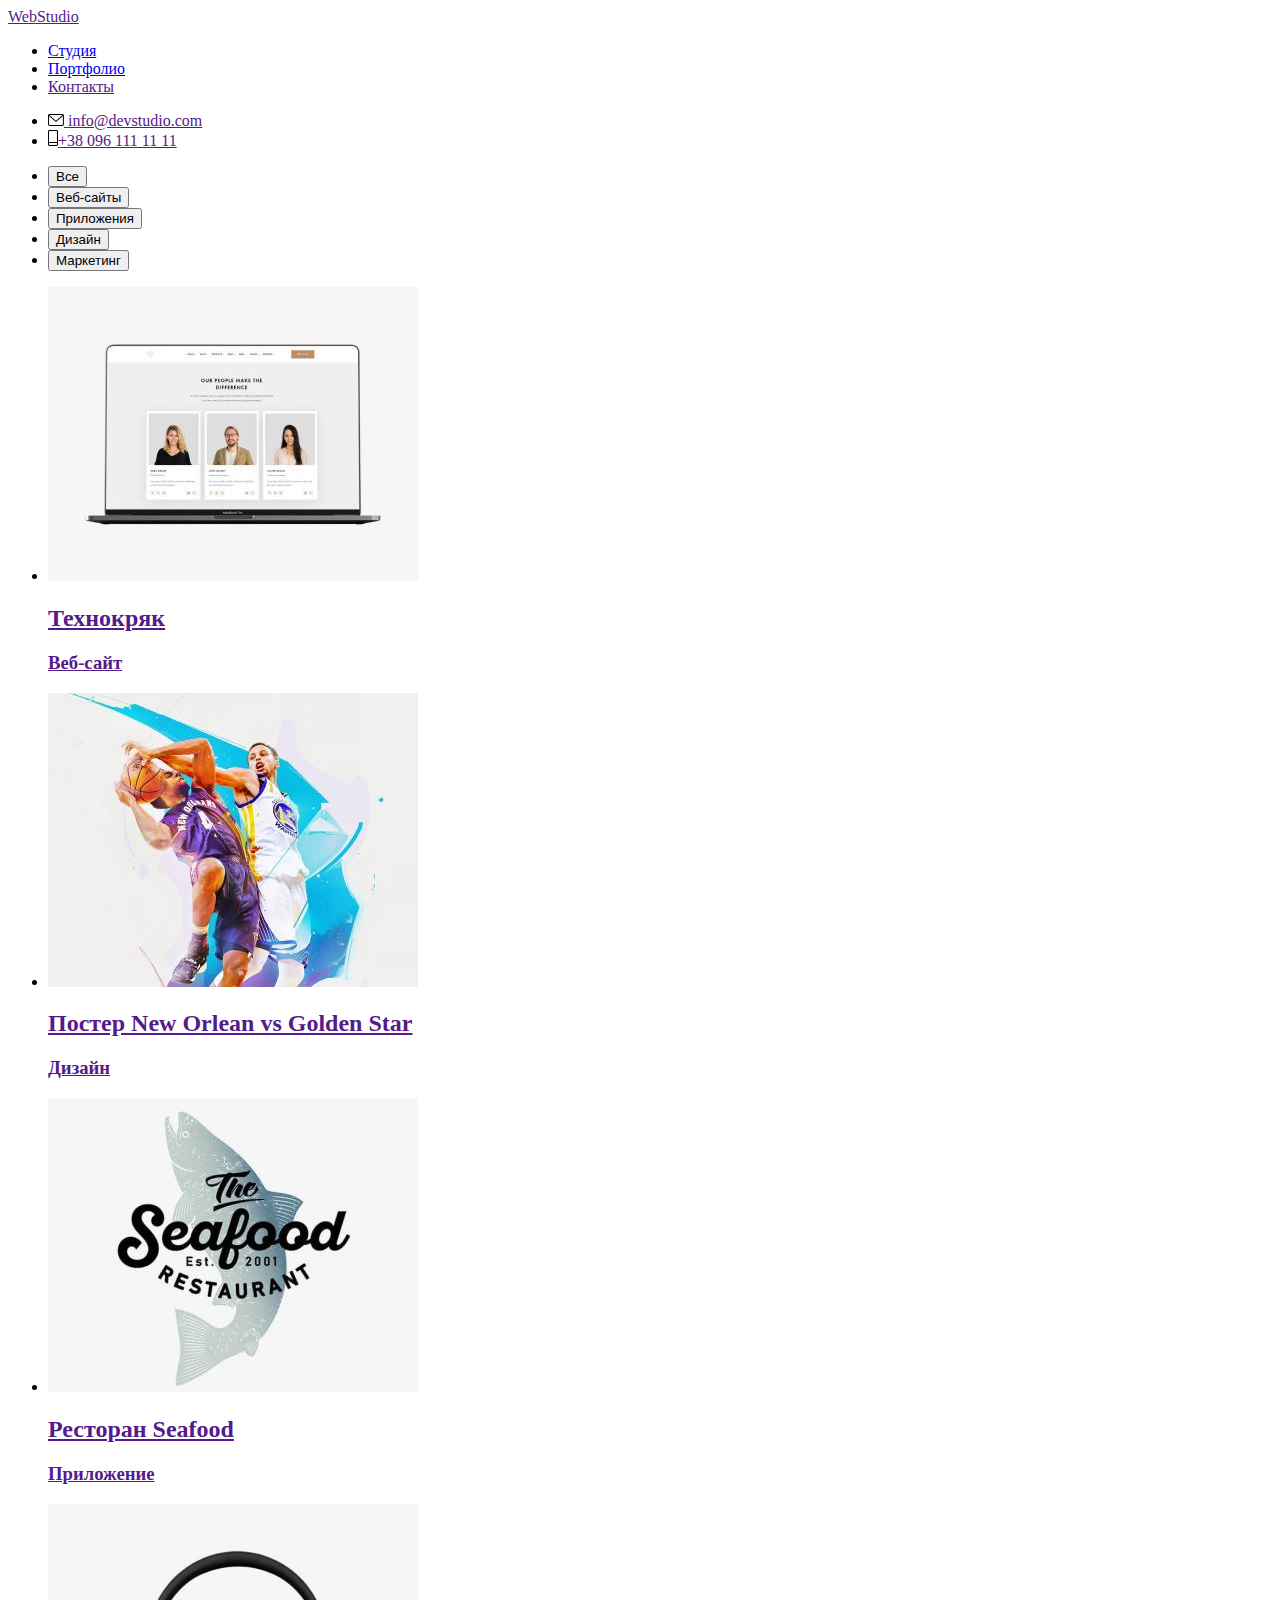
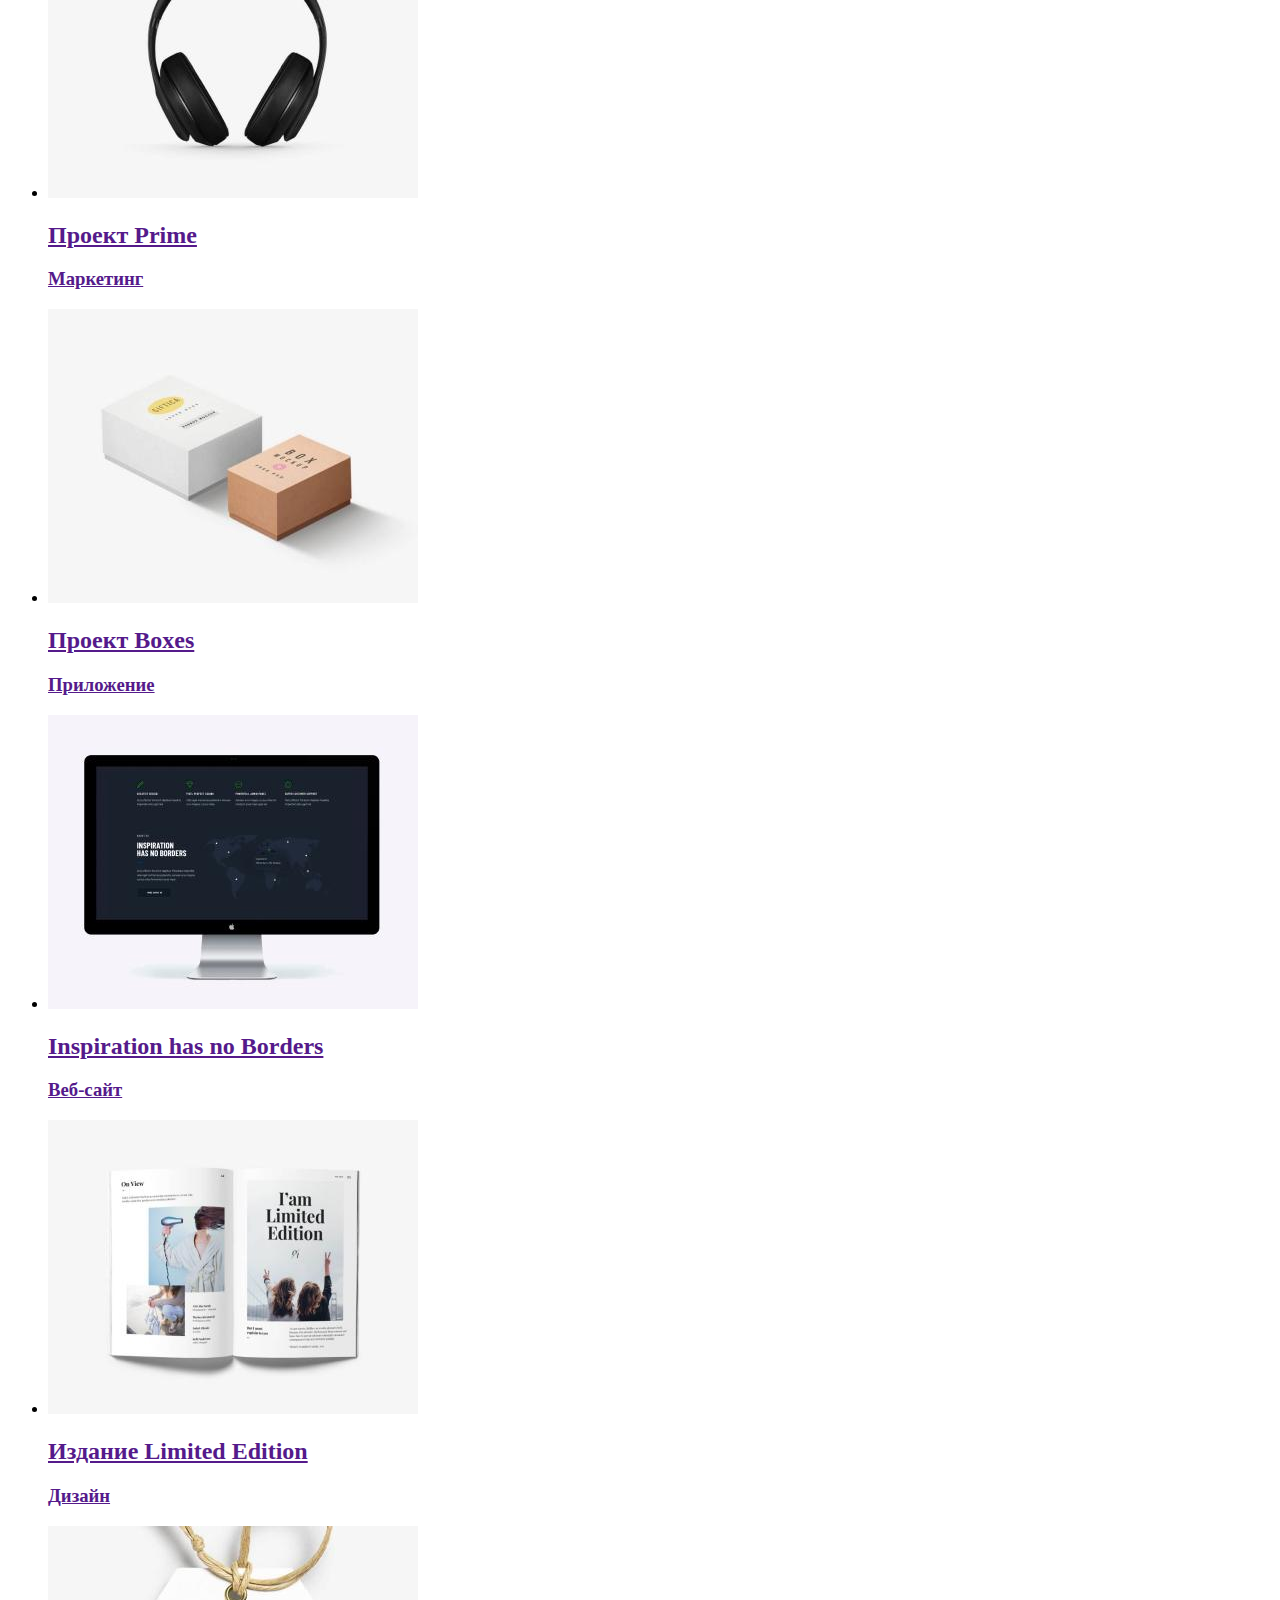
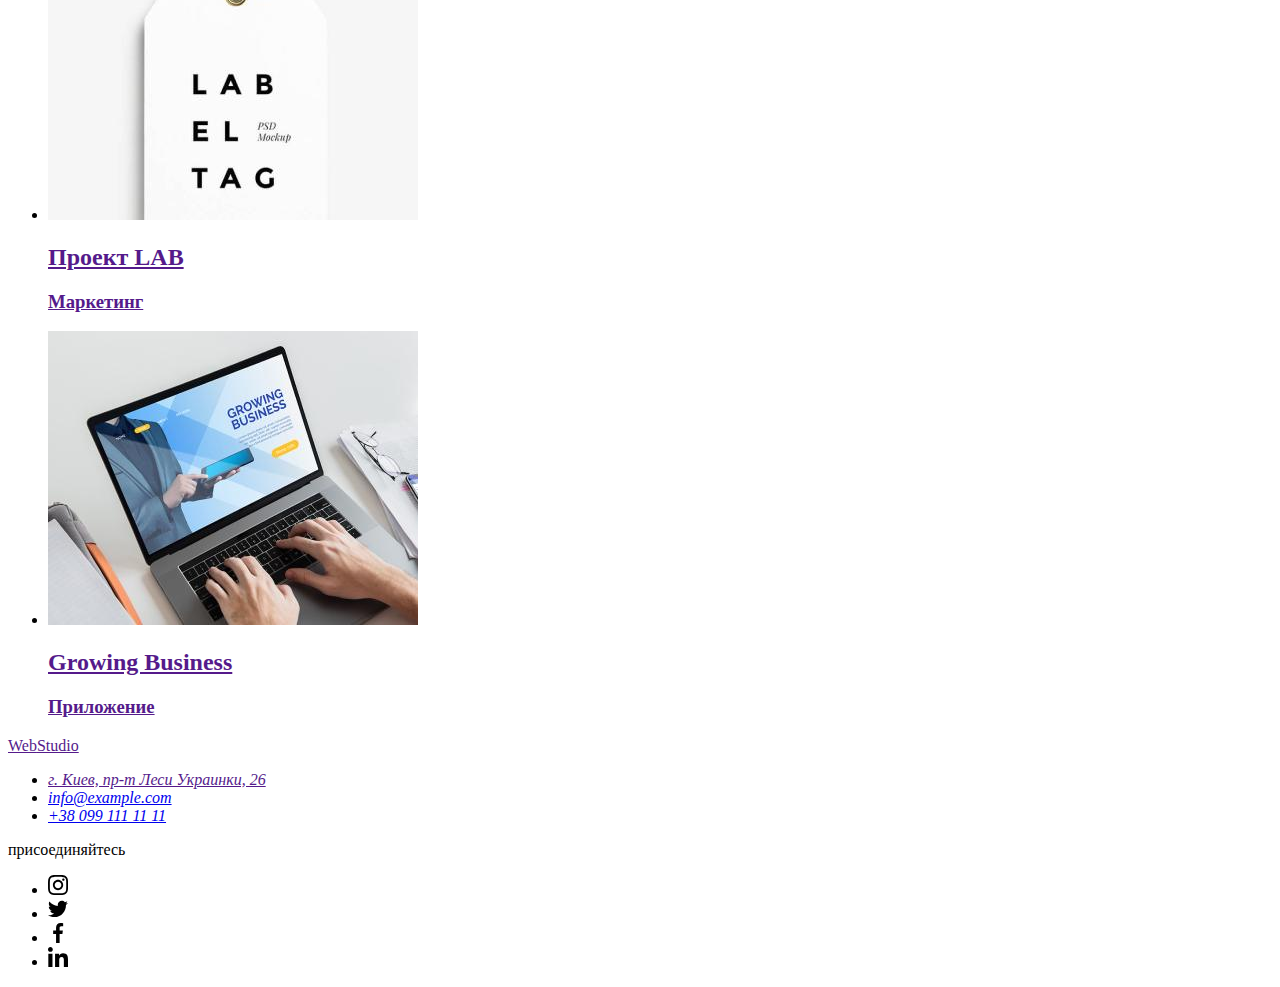
==== portfolio.html @ 5865e486 "Create portfolio.html" ====
<!DOCTYPE html>
<html lang="ru">
<head>
    <meta charset="UTF-8">
    <meta http-equiv="X-UA-Compatible" content="IE=edge">
    <meta name="viewport" content="width=device-width, initial-scale=1.0">
    <title>Document</title>
    <link rel="preconnect" href="https://fonts.googleapis.com">
    <link rel="preconnect" href="https://fonts.gstatic.com" crossorigin>
    <link href="https://fonts.googleapis.com/css2?family=Raleway:wght@700&family=Roboto:wght@400;500;700;900&display=swap"
        rel="stylesheet">
    <link rel="stylesheet" href="https://cdnjs.cloudflare.com/ajax/libs/modern-normalize/1.1.0/modern-normalize.min.css"
        integrity="sha512-wpPYUAdjBVSE4KJnH1VR1HeZfpl1ub8YT/NKx4PuQ5NmX2tKuGu6U/JRp5y+Y8XG2tV+wKQpNHVUX03MfMFn9Q=="
        crossorigin="anonymous" referrerpolicy="no-referrer" />
    <link rel="stylesheet" href="./css/reset.css">    
    <link rel="stylesheet" href="./css/styles.css" />
    </head>
        <body>
        <!--Верхня лінія-->
        <header>
            <div class="container header-conteiner">
            <a href="" class="logo">Web<span class="head">Studio</span></a>
    
            <nav>
                <ul class="menu-nav">
                    <li class="list"><a href="./index.html" class="site-nav">Студия</a></li>
                    <li class="list"><a href="./portfolio.html" class="site-nav current">Портфолио</a></li>
                    <li class="list"><a href="" class="site-nav">Контакты</a></li>
                </ul>
    
            </nav>
    
    
            <ul class="auth-header">
                <li class="list">
                    <a href="" class="link-mail">
                        <svg class="header-mail-icon" width="16" height="12">
                            <use href="./images/icon.svg#icon-envelope">
                            </use>
                        </svg> info@devstudio.com
                    </a>
                </li>
                <li class="list">
                    <a href="" class="link-tel">
                        <svg class="header-tel-icon" width="10" height="16">
                            <use href="./images/icon.svg#icon-Vector">
                            </use>
                        </svg>+38 096 111 11 11
                    </a>
                </li>
            </ul>
            </div>
        </header>
<main>
    <!--Портфоліо-->
    <section class="section">
        <div class="container">
        <ul class="filter-conteiner">
            <li class="filter-list"><button class="list filter-btn" type="button">Все</button></li>
            <li class="filter-list"><button class="list filter-btn" type="button">Веб-сайты</button></li>
            <li class="filter-list"><button class="list filter-btn" type="button">Приложения</button></li>
            <li class="filter-list"><button class="list filter-btn" type="button">Дизайн</button></li>
            <li class="filter-list"><button class="list filter-btn" type="button">Маркетинг</button></li>
        </ul>
        <h1 hidden>Проэкты</h1>
        <ul class="project">
            <li class="item">
                <a href="" class="link project-link">
                    <img class="item-img" src="./images/img5.jpg" alt="Монитор" width="370" height="294">
                    <div class="project-card">
                        <h2 class="project-title">Технокряк</h2>
                        <h3 class="site-title">Веб-сайт</h3>
                    </div>
                </a>
            </li>
            <li class="item">
                <a href="" class="link project-link">
                    <img class="item-img" src="./images/img6.jpg" alt="Спортсмены" width="370" height="294">
                    <div class="project-card">
                        <h2 class="project-title">Постер New Orlean vs Golden Star</h2>
                        <h3 class="site-title">Дизайн</h3>
                    </div>
                </a>
            </li>
            <li class="item">
                <a href="" class="link project-link">
                    <img class="item-img" src="./images/img7.jpg" alt="Рыба" width="370" height="294">
                    <div class="project-card">
                        <h2 class="project-title">Ресторан Seafood</h2>
                        <h3 class="site-title">Приложение</h3>
                    </div>
                </a>
            </li>
            <li class="item">
                <a href="" class="link project-link">
                    <img class="item-img" src="./images/img8.jpg" alt="Наушники" width="370" height="294">
                    <div class="project-card">
                        <h2 class="project-title">Проект Prime</h2>
                        <h3 class="site-title">Маркетинг</h3>
                    </div>
                </a>
            </li>
            <li class="item">
                <a href="" class="link project-link">
                    <img class="item-img" src="./images/img9.jpg" alt="Две коробки" width="370" height="294">
                    <div class="project-card">
                        <h2 class="project-title">Проект Boxes</h2>
                        <h3 class="site-title">Приложение</h3>
                    </div>
                </a>
            </li>
            <li class="item">
                <a href="" class="link project-link">
                    <img class="item-img" src="./images/img10.jpg" alt="Монитор" width="370" height="294">
                    <div class="project-card">
                        <h2 class="project-title">Inspiration has no Borders</h2>
                        <h3 class="site-title">Веб-сайт</h3>
                    </div>
                </a>
            </li>
            <li class="item">
                <a href="" class="link project-link">
                    <img class="item-img" src="./images/img11.jpg" alt="Журнал" width="370" height="294">
                    <div class="project-card">
                        <h2 class="project-title">Издание Limited Edition</h2>
                        <h3 class="site-title">Дизайн</h3>
                    </div>
                </a>
            </li>
            <li class="item">
                <a href="" class="link project-link">
                    <img src="./images/img12.jpg" alt="Бирка" width="370" height="294">
                    <div class="project-card">
                        <h2 class="project-title">Проект LAB</h2>
                        <h3 class="site-title">Маркетинг</h3>
                    </div>
                </a>
            </li>
            <li class="item">
                <a href="" class="link project-link">
                    <img class="item-img" src="./images/img13.jpg" alt="Ноутбук" width="370" height="294">
                    <div class="project-card">
                        <h2 class="project-title">Growing Business</h2>
                        <h3 class="site-title">Приложение</h3>
                    </div>
                </a>
            </li>

        </ul>
        </div>
   </section>

</main>
<!--Підвал-->
<footer>
    <div class="container footer-conteiner">
        <div class="address-logo">
            <a href="" class="logo foot-logo">Web<span class="foot">Studio</span></a>
            <address>
                <div class="footer-address">
                    <ul>
                        <li class="list foot-list">
                            <a href="" class="foot-link">г. Киев, пр-т Леси Украинки, 26</a>
                        </li>
                        <li class="list foot-list">
                            <a href="mailto:info@example.com" class="foot-mail">info@example.com</a>
                        </li>
                        <li class="list foot-list">
                            <a href="tel:+380991111111" class="foot-tel">+38 099 111 11 11</a>
                        </li>
                    </ul>
                </div>
            </address>
        </div>

        <div class="social-slogan">
            <p class="slogan">присоединяйтесь</p>
            <ul class="team-social-list list">
                <li class="team-social-item">
                    <a href="" class="slogan-social-link">
                        <svg class="slogan-social-icon" width="20" height="20">
                            <use href='./images/icon.svg#icon-instagram'></use>
                        </svg>
                    </a>
                </li>
                <li class="team-social-item">
                    <a href="" class="slogan-social-link">
                        <svg class="slogan-social-icon" width="20" height="20">
                            <use href='./images/icon.svg#icon-twitter'></use>
                        </svg>
                    </a>
                </li>
                <li class="team-social-item">
                    <a href="" class="slogan-social-link">
                        <svg class="slogan-social-icon" width="20" height="20">
                            <use href='./images/icon.svg#icon-facebook'></use>
                        </svg>
                    </a>
                </li>
                <li class="team-social-item">
                    <a href="" class="slogan-social-link">
                        <svg class="slogan-social-icon" width="20" height="20">
                            <use href='./images/icon.svg#icon-linkedin'></use>
                        </svg>
                    </a>
                </li>
            </ul>
        </div>
    </div>
</footer>
</body>
</html>
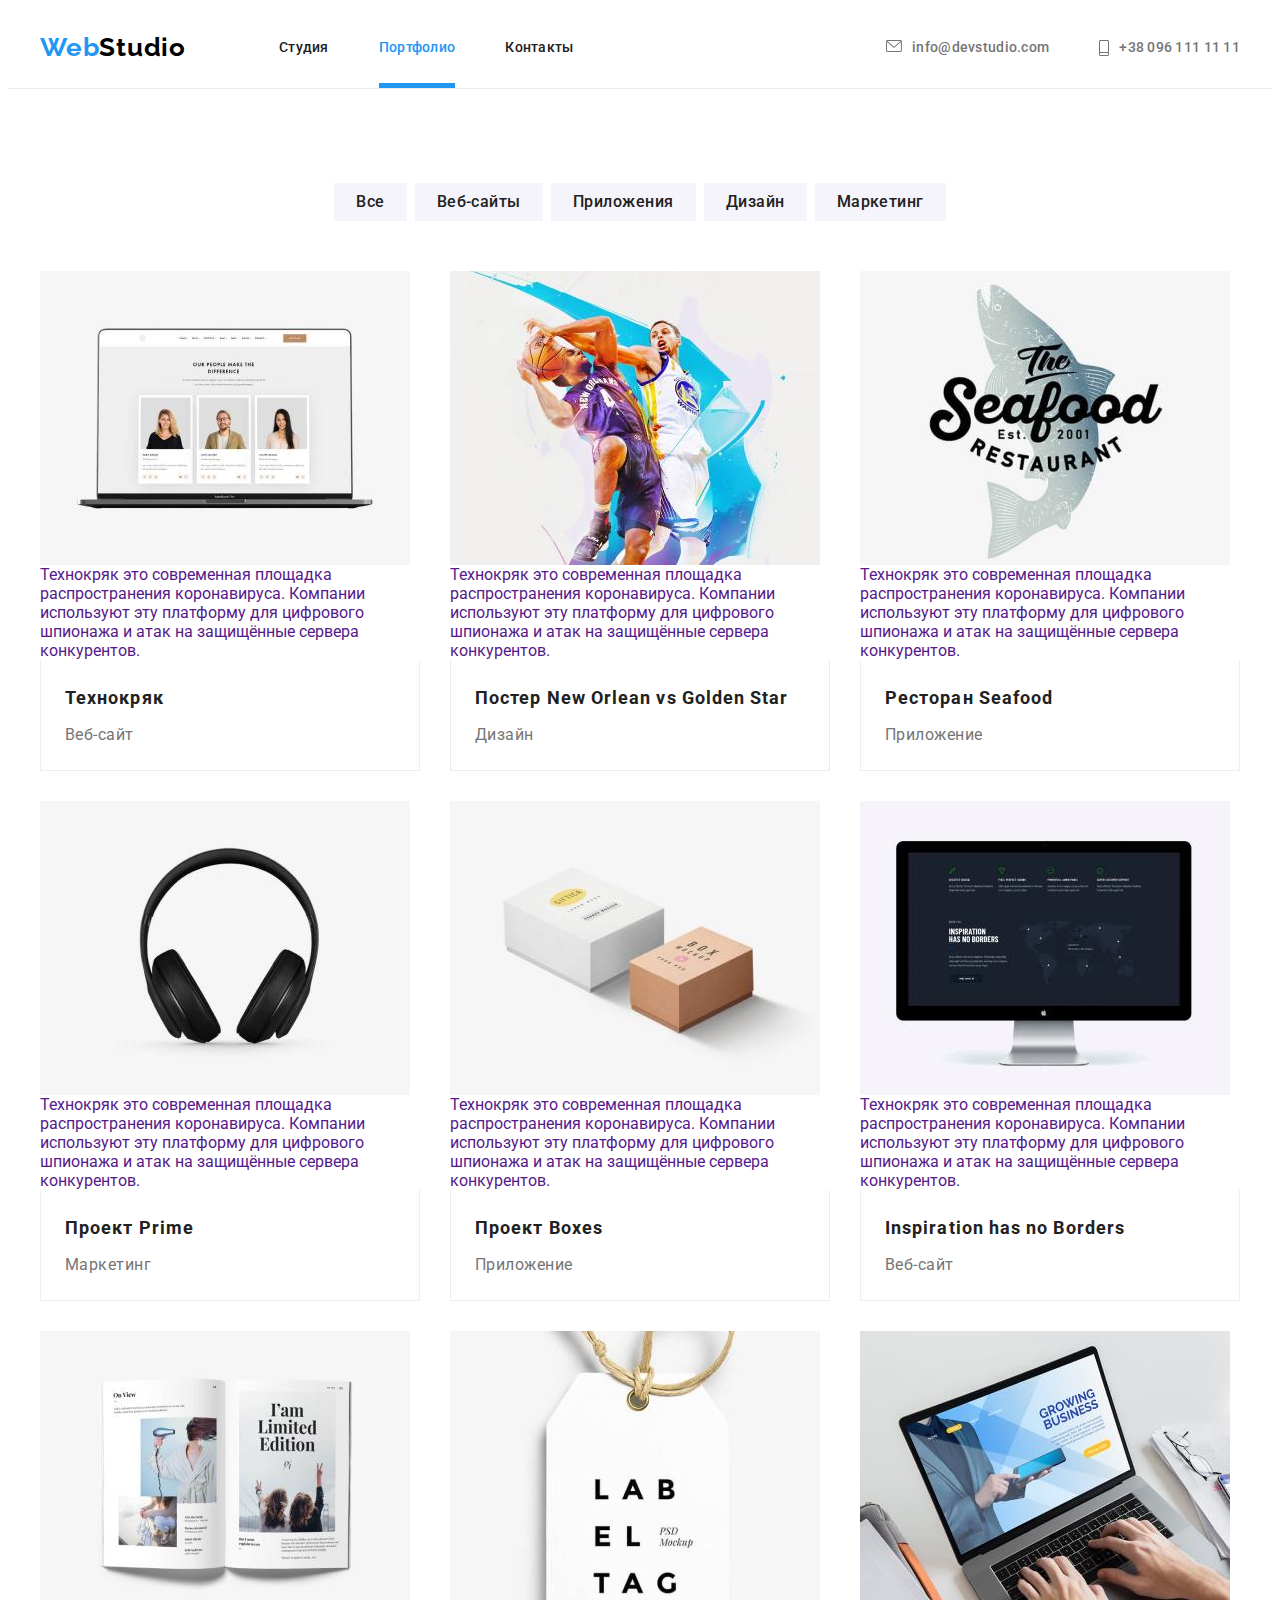
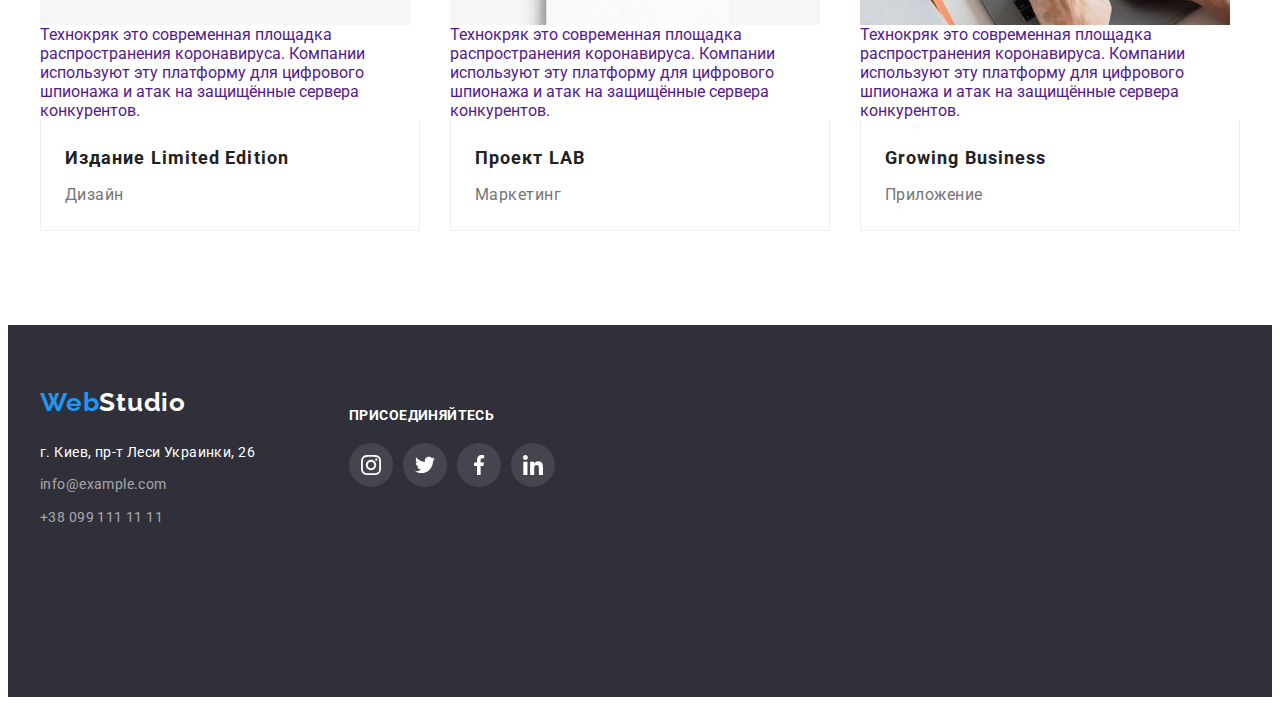
==== commit f8973957: "Update portfolio.html" ====
--- a/portfolio.html
+++ b/portfolio.html
@@ -66,7 +66,12 @@
         <ul class="project">
             <li class="item">
                 <a href="" class="link project-link">
-                    <img class="item-img" src="./images/img5.jpg" alt="Монитор" width="370" height="294">
+                    <div class="item-wrap">
+                        <img class="item-img" src="./images/img5.jpg" alt="Монитор" width="370" height="294">
+                        <p class="project-content">Технокряк это современная площадка распространения коронавируса. Компании используют эту
+                        платформу для цифрового шпионажа и атак на защищённые сервера конкурентов.
+                        </p>
+                    </div>
                     <div class="project-card">
                         <h2 class="project-title">Технокряк</h2>
                         <h3 class="site-title">Веб-сайт</h3>
@@ -75,7 +80,12 @@
             </li>
             <li class="item">
                 <a href="" class="link project-link">
-                    <img class="item-img" src="./images/img6.jpg" alt="Спортсмены" width="370" height="294">
+                    <div class="item-wrap">
+                        <img class="item-img" src="./images/img6.jpg" alt="Спортсмены" width="370" height="294">
+                        <p class="project-content">Технокряк это современная площадка распространения коронавируса. Компании используют эту
+                            платформу для цифрового шпионажа и атак на защищённые сервера конкурентов.
+                        </p>
+                    </div>
                     <div class="project-card">
                         <h2 class="project-title">Постер New Orlean vs Golden Star</h2>
                         <h3 class="site-title">Дизайн</h3>
@@ -84,7 +94,12 @@
             </li>
             <li class="item">
                 <a href="" class="link project-link">
-                    <img class="item-img" src="./images/img7.jpg" alt="Рыба" width="370" height="294">
+                    <div class="item-wrap">
+                        <img class="item-img" src="./images/img7.jpg" alt="Рыба" width="370" height="294">
+                        <p class="project-content">Технокряк это современная площадка распространения коронавируса. Компании используют эту
+                            платформу для цифрового шпионажа и атак на защищённые сервера конкурентов.
+                        </p>
+                    </div>
                     <div class="project-card">
                         <h2 class="project-title">Ресторан Seafood</h2>
                         <h3 class="site-title">Приложение</h3>
@@ -93,7 +108,12 @@
             </li>
             <li class="item">
                 <a href="" class="link project-link">
-                    <img class="item-img" src="./images/img8.jpg" alt="Наушники" width="370" height="294">
+                    <div class="item-wrap">
+                        <img class="item-img" src="./images/img8.jpg" alt="Наушники" width="370" height="294">
+                        <p class="project-content">Технокряк это современная площадка распространения коронавируса. Компании используют эту
+                            платформу для цифрового шпионажа и атак на защищённые сервера конкурентов.
+                        </p>
+                    </div>
                     <div class="project-card">
                         <h2 class="project-title">Проект Prime</h2>
                         <h3 class="site-title">Маркетинг</h3>
@@ -102,7 +122,11 @@
             </li>
             <li class="item">
                 <a href="" class="link project-link">
-                    <img class="item-img" src="./images/img9.jpg" alt="Две коробки" width="370" height="294">
+                    <div class="item-wrap">
+                        <img class="item-img" src="./images/img9.jpg" alt="Две коробки" width="370" height="294">
+                        <p class="project-content">Технокряк это современная площадка распространения коронавируса. Компании используют эту платформу для цифрового шпионажа и атак на защищённые сервера конкурентов.
+                        </p>
+                    </div>
                     <div class="project-card">
                         <h2 class="project-title">Проект Boxes</h2>
                         <h3 class="site-title">Приложение</h3>
@@ -111,7 +135,12 @@
             </li>
             <li class="item">
                 <a href="" class="link project-link">
-                    <img class="item-img" src="./images/img10.jpg" alt="Монитор" width="370" height="294">
+                    <div class="item-wrap">
+                        <img class="item-img" src="./images/img10.jpg" alt="Монитор" width="370" height="294">
+                        <p class="project-content">Технокряк это современная площадка распространения коронавируса. Компании используют эту
+                            платформу для цифрового шпионажа и атак на защищённые сервера конкурентов.
+                        </p>
+                    </div>
                     <div class="project-card">
                         <h2 class="project-title">Inspiration has no Borders</h2>
                         <h3 class="site-title">Веб-сайт</h3>
@@ -120,7 +149,12 @@
             </li>
             <li class="item">
                 <a href="" class="link project-link">
-                    <img class="item-img" src="./images/img11.jpg" alt="Журнал" width="370" height="294">
+                    <div class="item-wrap">
+                        <img class="item-img" src="./images/img11.jpg" alt="Журнал" width="370" height="294">
+                        <p class="project-content">Технокряк это современная площадка распространения коронавируса. Компании используют эту
+                            платформу для цифрового шпионажа и атак на защищённые сервера конкурентов.
+                        </p>
+                    </div>
                     <div class="project-card">
                         <h2 class="project-title">Издание Limited Edition</h2>
                         <h3 class="site-title">Дизайн</h3>
@@ -129,7 +163,13 @@
             </li>
             <li class="item">
                 <a href="" class="link project-link">
-                    <img src="./images/img12.jpg" alt="Бирка" width="370" height="294">
+                    <div class="item-wrap">
+                        <img src="./images/img12.jpg" alt="Бирка" width="370" height="294">
+                        <p class="project-content">Технокряк это современная площадка распространения коронавируса. Компании используют эту
+                            платформу для цифрового шпионажа и атак на защищённые сервера конкурентов.
+                        </p>
+                    </div>
+                    
                     <div class="project-card">
                         <h2 class="project-title">Проект LAB</h2>
                         <h3 class="site-title">Маркетинг</h3>
@@ -138,7 +178,12 @@
             </li>
             <li class="item">
                 <a href="" class="link project-link">
-                    <img class="item-img" src="./images/img13.jpg" alt="Ноутбук" width="370" height="294">
+                    <div class="item-wrap">
+                        <img class="item-img" src="./images/img13.jpg" alt="Ноутбук" width="370" height="294">
+                        <p class="project-content">Технокряк это современная площадка распространения коронавируса. Компании используют эту
+                            платформу для цифрового шпионажа и атак на защищённые сервера конкурентов.
+                        </p>
+                    </div>
                     <div class="project-card">
                         <h2 class="project-title">Growing Business</h2>
                         <h3 class="site-title">Приложение</h3>
--- a/css/styles.css
+++ b/css/styles.css
@@ -0,0 +1,680 @@
+:root {
+	--accent-color: #2196f3;
+	--second-logo-color: #000000;
+	--main-color: #ffffff;
+	--second-color: #212121;
+	--link-color: #ffffff96;
+	--text-color: #757575;
+	--second-bg-color: #f5f4fa;
+	--main-bg-color: #e5e5e5;
+	--foot-bg-color: #2f303a;
+	--btn-hover-color: #188ce8;
+	--stroke-color: #eeeeee;
+	--line-color: #ececec;
+	--icon-color: #afb1b8;
+	--timing-function: cubic-bezier(0.4, 0, 0.2, 1);
+}
+
+body {
+	font-family: Roboto, sans-serif;
+	background-color: var(--main-color);
+	color: var(--text-color);
+}
+ul {
+	list-style: none;
+	padding: 0;
+}
+ul,
+li,
+nav,
+span {
+	display: inline-block;
+}
+
+img {
+	display: block;
+	max-width: 100%;
+	height: auto;
+}
+/*-------Верхня лінія--------*/
+/*-------1600*80--------*/
+.logo {
+	font-family: Raleway;
+	font-style: normal;
+	font-weight: 700;
+	font-size: 26px;
+	line-height: 1.38;
+	letter-spacing: 0.03em;
+	text-decoration: inherit;
+	margin-right: 93px;
+	color: var(--accent-color);
+}
+span.head {
+	color: var(--second-logo-color);
+}
+.site-nav {
+	outline: none;
+
+	position: relative;
+
+	display: block;
+	padding-top: 32px;
+	padding-bottom: 32px;
+
+	transition-property: color;
+	transition-duration: 250ms;
+	transition-timing-function: var(--timing-function);
+
+	font-weight: 500;
+	font-size: 14px;
+	line-height: 1.14;
+	letter-spacing: 0.02em;
+	color: var(--second-color);
+	text-decoration: inherit;
+	
+}
+
+.site-nav::after {
+	position: absolute;
+	left: 0px;
+	bottom: 0px;
+
+	content: "";
+	display: block;
+	width: 100%;
+	height: 5px;
+	
+	background: var(--accent-color);
+	opacity: 0;
+	transition: opacity 250ms var(--timing-function); 
+}
+.site-nav:hover,
+.site-nav:focus {
+	color: var(--accent-color);
+}
+
+.site-nav.current::after {
+	opacity: 1;
+	}
+
+.menu-nav .site-nav.current {
+	color: var(--accent-color);
+}
+.menu-nav {
+	display: flex;
+}
+.menu-nav .list:not(:last-child) {
+	margin-right: 50px;
+}
+.menu-nav .list {
+	display: block;
+}
+.header-conteiner {
+	align-items: center;
+}
+
+.auth-header,
+.header-conteiner {
+	display: flex;
+}
+.auth-header {
+	margin-left: auto;
+}
+
+.auth-header .list + .list {
+	margin-left: 50px;
+}
+
+.link-mail {
+	display: flex;
+
+	transition-property: color;
+	transition-duration: 250ms;
+	transition-timing-function: var(--timing-function);
+
+	font-weight: 500;
+	font-size: 14px;
+	line-height: 1.14;
+	letter-spacing: 0.02em;
+	text-decoration: inherit;
+	color: var(--text-color);
+	outline: none;
+}
+.link-mail:hover,
+.link-mail:focus {
+	color: var(--accent-color);
+}
+.header-mail-icon {
+	transition-property: fill;
+	transition-duration: 250ms;
+	transition-timing-function: var(--timing-function);
+
+	fill: var(--text-color);
+	align-content: center;
+	margin-right: 10px;
+}
+.link-mail:hover .header-mail-icon,
+.link-mail:focus .header-mail-icon {
+	fill: var(--accent-color);
+}
+
+.link-tel {
+	display: flex;
+
+	transition-property: color;
+	transition-duration: 250ms;
+	transition-timing-function: var(--timing-function);
+
+	font-weight: 500;
+	font-size: 14px;
+	line-height: 1.14;
+	letter-spacing: 0.02em;
+	text-decoration: inherit;
+	color: var(--text-color);
+	outline: none;
+}
+.link-tel:hover,
+.link-tel:focus {
+	color: var(--accent-color);
+}
+.header-tel-icon {
+	transition-property: fill;
+	transition-duration: 250ms;
+	transition-timing-function: var(--timing-function);
+
+	fill: var(--text-color);
+	align-content: center;
+	margin-right: 10px;
+}
+.link-tel:hover .header-tel-icon,
+.link-tel:focus .header-tel-icon {
+	fill: var(--accent-color);
+}
+/*------- Шапка--------- */
+
+.section {
+	padding-top: 94px;
+	padding-bottom: 94px;
+}
+header {
+	min-height: 80px;
+	border-bottom: 1px solid var(--line-color);
+}
+.container {
+	width: 1200px;
+	padding-left: 15px;
+	padding-right: 15px;
+	margin: 0 auto;
+}
+
+.hero {
+	min-height: 600px;
+	max-width: 1600px;
+	margin-left: auto;
+	margin-right: auto;
+	padding-top: 200px;
+	padding-bottom: 200px;
+	background-color: var(--second-color);
+	background-image: linear-gradient(to right, rgba(47, 48, 58, 0.4), rgba(47, 48, 58, 0.4)), url(../images/Img14.jpg);
+	background-repeat: no-repeat;
+	background-size: cover;
+	background-position: center;
+}
+
+.hero-title {
+	width: 696px;
+	height: 120px;
+	font-weight: 900;
+	font-size: 44px;
+	line-height: 1.36;
+	text-align: center;
+	letter-spacing: 0.06em;
+	text-transform: uppercase;
+	margin-left: auto;
+	margin-right: auto;
+	margin-bottom: 30px;
+	color: var(--main-color);
+}
+button {
+	cursor: pointer;
+}
+.hero-btn {
+	display: block;
+	align-items: center;
+	text-align: center;
+	margin-left: auto;
+	margin-right: auto;
+	width: 200px;
+	height: 50px;
+	border-radius: 4px;
+	border-style: none;
+	outline: none;
+
+	transition-property: background-color;
+	border-radius;
+	transition-duration: 250ms;
+	transition-timing-function: var(--timing-function);
+
+	font-family: inherit;
+	font-style: normal;
+	font-weight: 700;
+	font-size: 16px;
+	line-height: 1.87;
+	letter-spacing: 0.06em;
+	color: var(--main-color);
+	background-color: var(--accent-color);
+}
+.hero-btn:hover,
+.hero-btn:focus {
+	background-color: var(--btn-hover-color);
+	border-radius: 0;
+}
+.backdrop {
+	position: fixed;
+	top: 0;
+	left: 0;
+	width: 100%;
+	height: 100%;
+	background-color: var(--main-color);
+}
+.backdrop.is-hidden {
+	visibility: hidden;
+	opacity: 0;
+	pointer-events: none;
+}
+/*--------Особливості--------*/
+
+.features {
+	padding-bottom: 0;
+}
+.features-section {
+	display: flex;
+}
+
+.features-section .list:not(:last-child) {
+	margin-right: 30px;
+}
+.features-conteiner {
+	display: flex;
+	width: 270px;
+	height: 120px;
+	background-color: var(--second-bg-color);
+	border-radius: 4px;
+	margin-bottom: 30px;
+	align-items: center;
+	justify-content: center;
+}
+
+.features-title {
+	margin-bottom: 10px;
+	font-weight: 700;
+	font-size: 14px;
+	line-height: 1.14;
+	letter-spacing: 0.03em;
+	text-transform: uppercase;
+	color: var(--second-color);
+}
+.features-text {
+	width: 270px;
+	min-height: 75px;
+	font-size: 14px;
+	line-height: 1.71;
+	letter-spacing: 0.03em;
+	color: var(--text-color);
+}
+/*-------Чим ми займаємось-------*/
+
+.about {
+	display: flex;
+}
+.about-title,
+.team-title,
+.client-title {
+	margin-bottom: 50px;
+	font-weight: 700;
+	font-size: 36px;
+	line-height: 1.17;
+	text-align: center;
+	letter-spacing: 0.03em;
+	color: var(--second-color);
+}
+
+.about .list:not(:last-child) {
+	margin-right: 30px;
+}
+/*--------Наша команда--------*/
+
+.team {
+	background-color: var(--second-bg-color);
+	min-height: 648px;
+}
+
+.team-section {
+	display: flex;
+}
+.team-section .list:not(:last-child) {
+	margin-right: 30px;
+}
+
+.team-section > .list {
+	box-shadow: 0px 1px 3px rgba(0, 0, 0, 0.12), 0px 1px 1px rgba(0, 0, 0, 0.14), 0px 2px 1px rgba(0, 0, 0, 0.2);
+	border-radius: 0px 0px 4px 4px;
+}
+.team-card {
+	padding-top: 30px;
+	padding-bottom: 30px;
+	background-color: var(--main-color);
+}
+.team-name {
+	margin-bottom: 10px;
+	font-weight: 500;
+	font-size: 16px;
+	line-height: 1.19;
+	text-align: center;
+	letter-spacing: 0.03em;
+	color: var(--second-color);
+}
+.team-position {
+	margin-bottom: 16px;
+	font-size: 16px;
+	line-height: 1.19;
+	text-align: center;
+	letter-spacing: 0.03em;
+	color: var(--text-color);
+}
+.team-social-list {
+	display: flex;
+	justify-content: center;
+}
+.team-social-item {
+	width: 44px;
+	height: 44px;
+}
+.team-social-list .team-social-item:nth-child(n + 2) {
+	margin-left: 10px;
+}
+.team-social-link {
+	width: 100%;
+	height: 100%;
+	display: block;
+
+	transition-property: background-color;
+	transition-duration: 250ms;
+	transition-timing-function: var(--timing-function);
+
+	background-color: var(--main-color);
+	border-radius: 50%;
+	display: flex;
+	align-items: center;
+	justify-content: center;
+	outline: none;
+}
+.team-social-link:hover,
+.team-social-link:focus {
+	background-color: var(--accent-color);
+}
+.team-social-icon {
+	transition-property: fill;
+	transition-duration: 250ms;
+	transition-timing-function: var(--timing-function);
+
+	fill: var(--icon-color);
+}
+.team-social-link:hover .team-social-icon,
+.team-social-link:focus .team-social-icon {
+	fill: var(--main-color);
+}
+/*----Постійні клієнти----*/
+.client-section {
+	display: flex;
+	justify-content: space-between;
+}
+.client-logo-link {
+	display: flex;
+	justify-content: center;
+	width: 170px;
+	height: 92px;
+	border: 1px solid var(--icon-color);
+	box-sizing: border-box;
+	border-radius: 4px;
+	align-items: center;
+	outline: none;
+	transition-property: border;
+	transition-duration: 250ms;
+	transition-timing-function: var(--timing-function);
+}
+.client-logo-link:hover,
+.client-logo-link:focus {
+	border: 1px solid var(--accent-color);
+}
+.client-logo-link:hover .client-logo-icon,
+.client-logo-link:focus .client-logo-icon {
+	fill: var(--accent-color);
+}
+.client-logo-icon {
+	display: flex;
+
+	transition-property: fill;
+	transition-duration: 250ms;
+	transition-timing-function: var(--timing-function);
+
+	fill: var(--icon-color);
+}
+/*--------Підвал---------*/
+
+footer {
+	background-color: var(--foot-bg-color);
+	min-height: 252px;
+	padding-top: 60px;
+	padding-bottom: 60px;
+}
+span.foot {
+	color: var(--main-color);
+}
+.footer-conteiner {
+	display: flex;
+}
+.address-logo {
+	margin-right: 70px;
+}
+.foot-link {
+	display: block;
+	margin-bottom: 9px;
+
+	transition-property: color;
+	transition-duration: 250ms;
+	transition-timing-function: var(--timing-function);
+
+	font-style: normal;
+	font-weight: normal;
+	font-size: 14px;
+	line-height: 1.71;
+	letter-spacing: 0.03em;
+	text-decoration: inherit;
+	color: var(--main-color);
+	outline: none;
+}
+.foot-mail {
+	display: block;
+	margin-bottom: 9px;
+
+	transition-property: color;
+	transition-duration: 250ms;
+	transition-timing-function: var(--timing-function);
+
+	font-style: normal;
+	font-weight: normal;
+	font-size: 14px;
+	line-height: 1.71;
+	letter-spacing: 0.03em;
+	text-decoration: inherit;
+	color: var(--link-color);
+	outline: none;
+}
+.foot-tel {
+	display: block;
+
+	transition-property: color;
+	transition-duration: 250ms;
+	transition-timing-function: var(--timing-function);
+
+	font-style: normal;
+	font-weight: normal;
+	font-size: 14px;
+	line-height: 1.71;
+	letter-spacing: 0.03em;
+	text-decoration: inherit;
+	color: var(--link-color);
+	outline: none;
+}
+.foot-link:hover,
+.foot-link:focus,
+.foot-mail:hover,
+.foot-tel:hover,
+.foot-mail:focus,
+.foot-tel:focus {
+	color: var(--accent-color);
+}
+
+.footer-address {
+	display: flex;
+	flex-wrap: wrap;
+	width: 231px;
+	margin-top: 20px;
+}
+.social-slogan {
+	margin-top: 22px;
+}
+.slogan {
+	width: 145px;
+	height: 16px;
+	font-weight: bold;
+	font-size: 14px;
+	line-height: 16px;
+	letter-spacing: 0.03em;
+	text-transform: uppercase;
+	margin-bottom: 20px;
+	color: var(--main-color);
+}
+.slogan-social-link {
+	width: 100%;
+	height: 100%;
+	display: block;
+	border-radius: 50%;
+	display: flex;
+	align-items: center;
+	justify-content: center;
+
+	transition-property: background-color;
+	transition-duration: 250ms;
+	transition-timing-function: var(--timing-function);
+
+	background: rgba(255, 255, 255, 0.1);
+	outline: none;
+}
+.slogan-social-link:hover,
+.slogan-social-link:focus {
+	background-color: var(--accent-color);
+}
+.slogan-social-icon {
+	fill: var(--main-color);
+}
+/*------------Портфоліо------------*/
+
+.filter-conteiner {
+	display: flex;
+	justify-content: center;
+	margin-left: auto;
+	margin-right: auto;
+	margin-bottom: 50px;
+}
+
+.filter-list:not(:last-child) {
+	margin-right: 8px;
+}
+.filter-btn {
+	border-style: none;
+	padding: 6px 22px;
+
+	transition-property: background; color; box-shadow; border-radius;
+	transition-duration: 250ms;
+	transition-timing-function: var(--timing-function);
+
+	font-family: inherit;
+	font-style: normal;
+	font-weight: 500;
+	font-size: 16px;
+	line-height: 1.62;
+	text-align: center;
+	letter-spacing: 0.03em;
+	background: var(--second-bg-color);
+	color: var(--second-color);
+	outline: none;
+}
+
+.filter-btn:hover,
+.filter-btn:focus {
+	background: var(--accent-color);
+	color: var(--main-color);
+	box-shadow: 0px 3px 1px rgba(0, 0, 0, 0.1), 0px 1px 2px rgba(0, 0, 0, 0.08), 0px 2px 2px rgba(0, 0, 0, 0.12);
+	border-radius: 4px;
+}
+.link {
+	text-decoration: none;
+}
+
+.project {
+	display: flex;
+	flex-wrap: wrap;
+	margin-right: -30px;
+}
+
+.project > .item {
+	margin-right: 30px;
+	flex-basis: calc(100% / 3 - 30px);
+}
+
+.project .item:not(:nth-last-child(-n + 3)) {
+	margin-bottom: 30px;
+}
+.item:nth-child(3n) {
+	margin-right: 0;
+}
+.project-link {
+	display: block;
+	outline: none;
+
+	transition-property: box-shadow;
+	transition-duration: 250ms;
+	transition-timing-function: var(--timing-function);
+}
+.project-link:hover,
+.project-link:focus {
+	box-shadow: 0px 1px 1px rgba(0, 0, 0, 0.12), 0px 4px 4px rgba(0, 0, 0, 0.06), 1px 4px 6px rgba(0, 0, 0, 0.16);
+}
+.project-title {
+	margin-bottom: 4px;
+	font-weight: bold;
+	font-size: 18px;
+	line-height: 2;
+	letter-spacing: 0.06em;
+	color: var(--second-color);
+}
+.site-title {
+	font-style: normal;
+	font-weight: normal;
+	font-size: 16px;
+	line-height: 1.87;
+	letter-spacing: 0.03em;
+	text-decoration: inherit;
+	color: var(--text-color);
+}
+.project-card {
+	background: var(--main-color);
+	border: 1px solid var(--stroke-color);
+	box-sizing: border-box;
+	border-top: none;
+	padding-top: 20px;
+	padding-bottom: 20px;
+	padding-left: 24px;
+}
